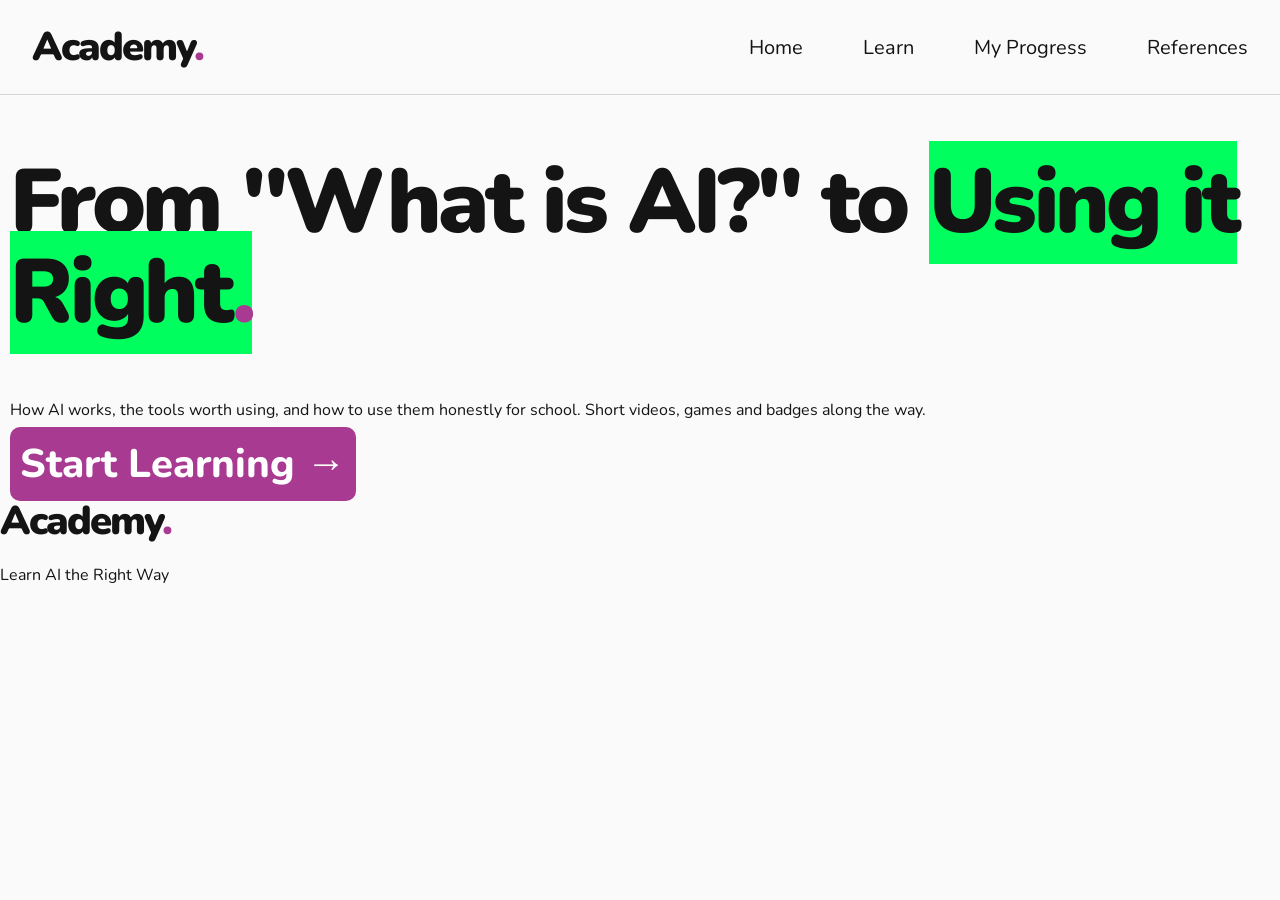
==== index.html @ e535d5cc "various style changes" ====
<!DOCTYPE html>
<html lang="en">
    <head>
        <meta charset="utf-8">
        <meta name="viewport" content="width=device-width, initial-scale=1">
        <title>Academy - Home</title>
        <link rel="stylesheet" href="css/style.css">
    </head>

    <body>
        <header>
            <a class="logo" href="index.html">Academy<span class="dot">.</span></a>
            <nav>
                <a href="index.html">Home</a>
                <a href="learn.html">Learn</a>
                <a href="progress.html">My Progress</a>
                <a href="references.html">References</a>
            </nav>
        </header>

        <main>
            <h1>From "What is AI?" to <span class="right">Using it Right<span class="dot">.</span></span></h1>
            <p>How AI works, the tools worth using, and how to use them honestly for school. Short videos, games and badges along the way.</p>
            <a class="button" href="learn.html">Start Learning →</a>
        </main>

        <footer>
            <a class="logo" href="index.html">Academy<span class="dot">.</span></a>
            <p>Learn AI the Right Way</p>
        </footer>
    </body>
</html>
---- css/style.css ----
@import url('https://fonts.googleapis.com/css2?family=Nunito:ital,wght@0,200..1000;1,200..1000&display=swap');

:root {
    --brand: #a83a92;
    --green: #00ff5e;
    --ink: #141414;
    --paper: #fafafa;
    --blue: #cfe2f3;
}

body {
    font-family: "Nunito", sans-serif;
    background-color: var(--paper);
    color: var(--ink);
    margin: 0;
}

header{
    display: flex;
    justify-content: space-between;
    align-items: center;
    padding: 20px 32px;
    border-bottom: 1px solid #d5d8d2;
}

.logo {
    font-weight: 900;
    text-decoration:none;
    color: var(--ink);
    letter-spacing: -0.05em;
    font-size: 40px;
}
.dot {
    color: var(--brand);
}
nav {
    display: flex;
    gap: 60px;
}
nav a{
    text-decoration: none;
    color: var(--ink);
    font-size: 20px;
}
nav:hover {
    color: var(--ink);
    text-decoration: underline var(--brand);
}

main {
    padding: 3px 10px;
}
h1 {
    font-weight: 1000;
    text-decoration:none;
    color: var(--ink);
    letter-spacing: -0.04em;
    font-size: 90px;
    text-align: left;
    line-height:1;
}
.right {
    background-color: var(--green);
}

.button {
    background-color: var(--brand);
    text-decoration: none;
    color: white;
    padding: 10px;
    font-weight: 800;
    border-radius: 10px;
    font-size: 40px;
}
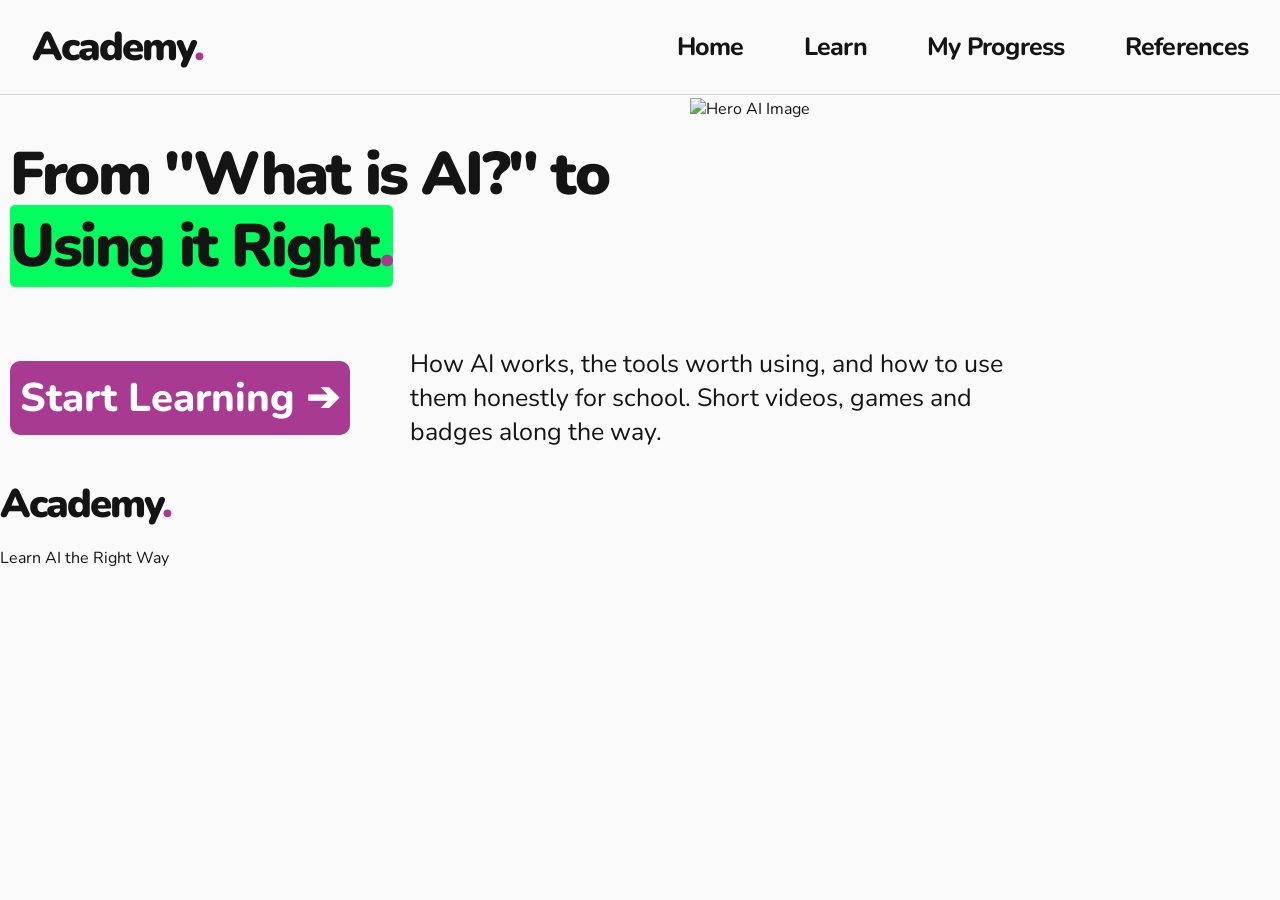
==== commit f6215d32: "Fix Nav sizing and styling" ====
--- a/index.html
+++ b/index.html
@@ -19,9 +19,17 @@
         </header>
 
         <main>
-            <h1>From "What is AI?" to <span class="right">Using it Right<span class="dot">.</span></span></h1>
-            <p>How AI works, the tools worth using, and how to use them honestly for school. Short videos, games and badges along the way.</p>
-            <a class="button" href="learn.html">Start Learning →</a>
+            <div class="hero">
+                <div class="headline">
+                    <h1 class="motto">From "What is AI?" to <span class="right">Using it Right<span class="dot">.</span></span></h1>
+                    <img src="assets/hero_image.png" alt="Hero AI Image">
+                </div>
+                <div class="cta-text">
+                    <a class="button" href="learn.html">Start Learning ➔ </a> 
+                    <p class="secondarymotto">How AI works, the tools worth using, and how to use them honestly for school. Short videos, games and badges along the way.</p>
+                </div>
+            </div>
+            
         </main>
 
         <footer>
--- a/css/style.css
+++ b/css/style.css
@@ -36,13 +36,16 @@
 nav {
     display: flex;
     gap: 60px;
+    
 }
 nav a{
     text-decoration: none;
     color: var(--ink);
-    font-size: 20px;
+    font-size: 25px;
+    font-weight: 750;
+    letter-spacing: -0.03em;
 }
-nav:hover {
+nav a:hover {
     color: var(--ink);
     text-decoration: underline var(--brand);
 }
@@ -50,17 +53,38 @@
 main {
     padding: 3px 10px;
 }
-h1 {
+.motto {
     font-weight: 1000;
     text-decoration:none;
     color: var(--ink);
     letter-spacing: -0.04em;
-    font-size: 90px;
+    font-size: 60px;
     text-align: left;
-    line-height:1;
+    line-height:1.2;
+    width: 50%
+}
+.cta-text {
+    display: flex;
+    gap: 60px;
+    align-items: center;
+}
+.headline {
+    display: flex;
+    gap: 50px;
+}
+
+.headline img {
+    width:30%;
+}
+
+.secondarymotto {
+    font-size: 25px;
+    width: 50%;
+    display: inline-block;
 }
 .right {
     background-color: var(--green);
+    border-radius: 5px;
 }
 
 .button {
@@ -71,4 +95,5 @@
     font-weight: 800;
     border-radius: 10px;
     font-size: 40px;
+    display: inline-block;
 }
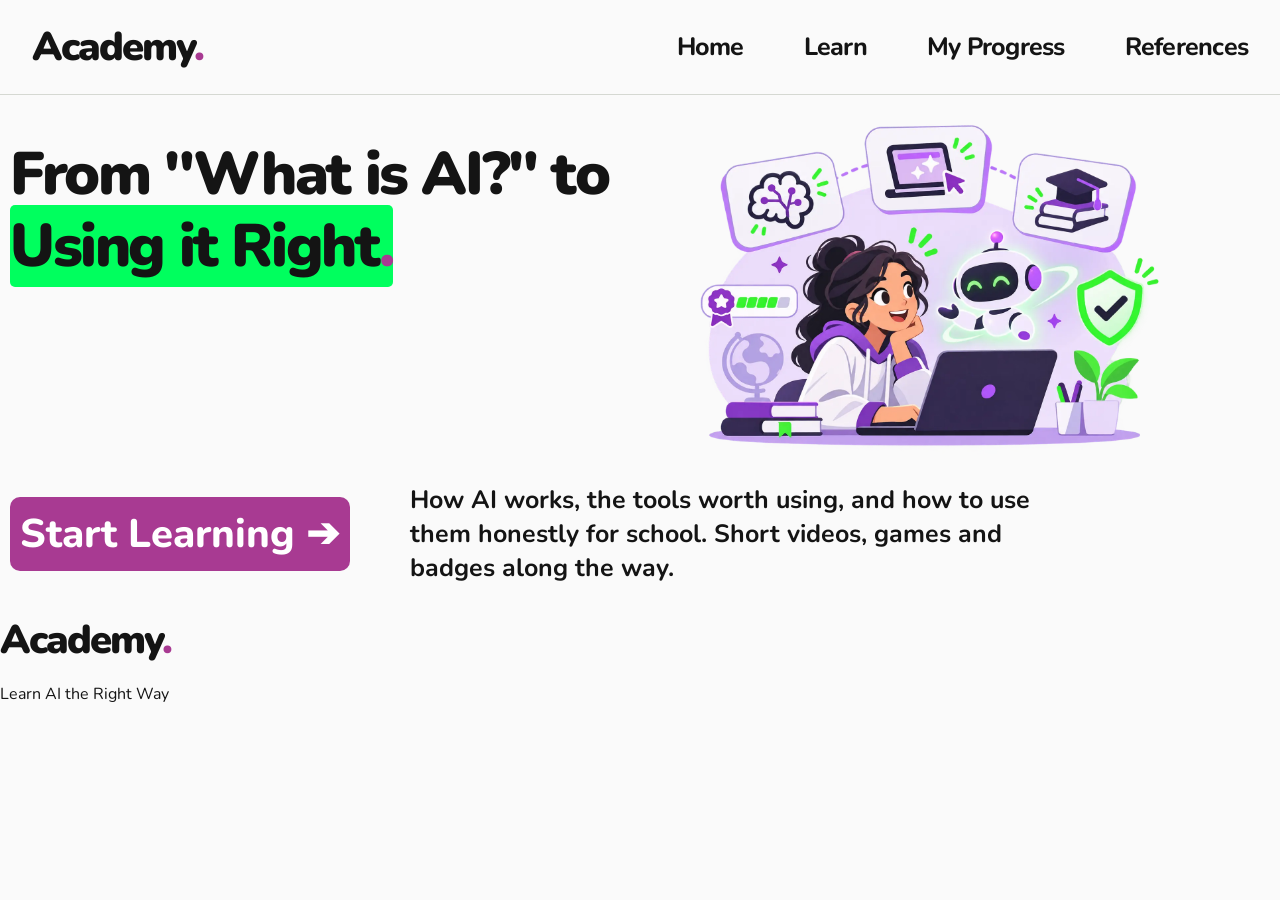
==== commit 184e7811: "Webp for faster load times" ====
--- a/index.html
+++ b/index.html
@@ -22,7 +22,7 @@
             <div class="hero">
                 <div class="headline">
                     <h1 class="motto">From "What is AI?" to <span class="right">Using it Right<span class="dot">.</span></span></h1>
-                    <img src="assets/hero_image.png" alt="Hero AI Image">
+                    <img src="assets/hero_image.webp" alt="Hero AI Image">
                 </div>
                 <div class="cta-text">
                     <a class="button" href="learn.html">Start Learning ➔ </a> 
--- a/css/style.css
+++ b/css/style.css
@@ -74,13 +74,15 @@
 }
 
 .headline img {
-    width:30%;
+    width:30em;
+    height: auto;
 }
 
 .secondarymotto {
     font-size: 25px;
     width: 50%;
     display: inline-block;
+    font-weight: 700;
 }
 .right {
     background-color: var(--green);
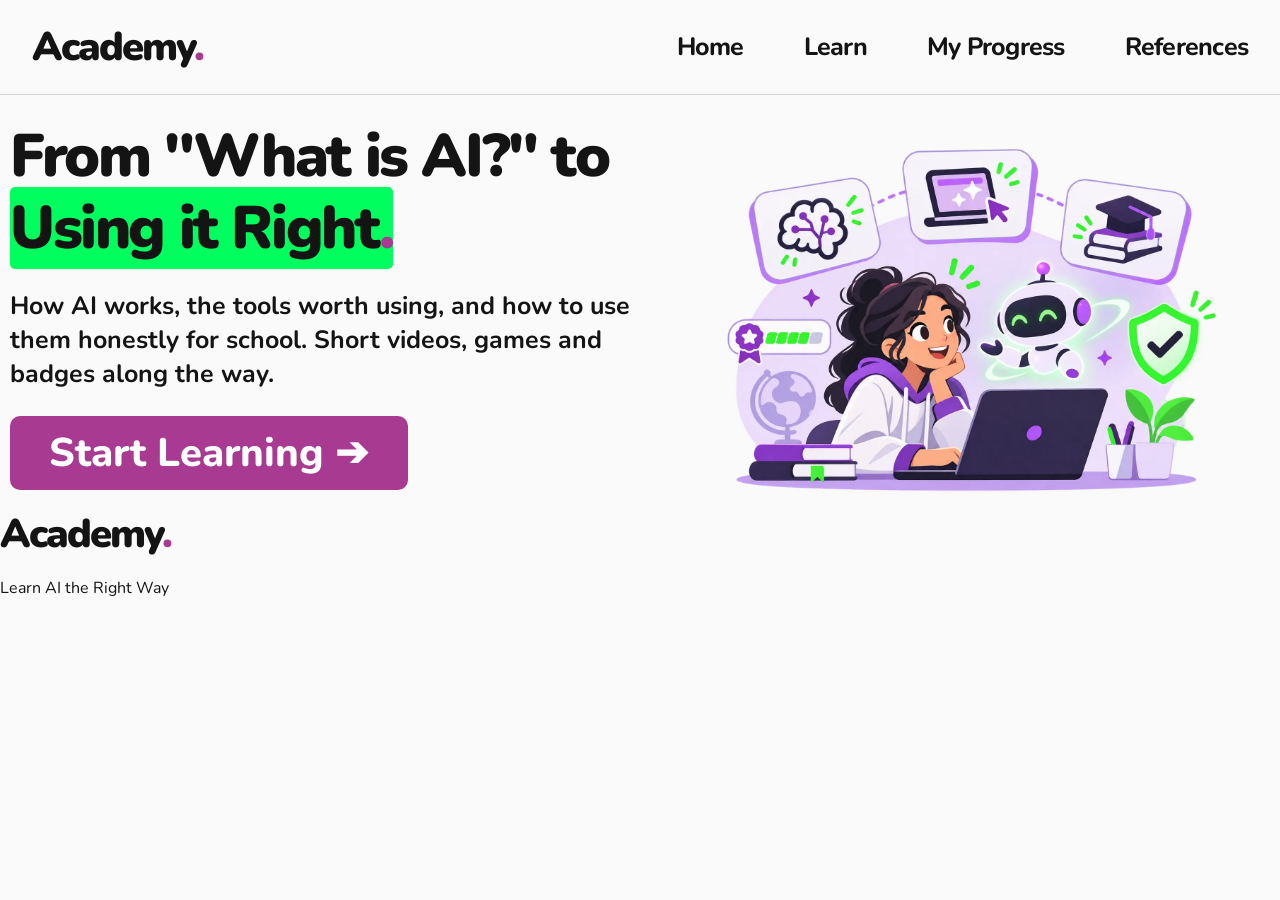
==== commit 7642e75d: "Hero Overhaul" ====
--- a/index.html
+++ b/index.html
@@ -17,17 +17,19 @@
                 <a href="references.html">References</a>
             </nav>
         </header>
-
+        <br>
         <main>
             <div class="hero">
                 <div class="headline">
-                    <h1 class="motto">From "What is AI?" to <span class="right">Using it Right<span class="dot">.</span></span></h1>
+                    <div class="cta">
+                        <span class="motto">From "What is AI?" to <span class="right">Using it Right<span class="dot">.</span></span></span>
+                        <p class="secondarymotto">How AI works, the tools worth using, and how to use them honestly for school. Short videos, games and badges along the way.</p>
+                        <a class="button" href="learn.html">Start Learning ➔ </a>
+                    </div>
                     <img src="assets/hero_image.webp" alt="Hero AI Image">
                 </div>
-                <div class="cta-text">
-                    <a class="button" href="learn.html">Start Learning ➔ </a> 
-                    <p class="secondarymotto">How AI works, the tools worth using, and how to use them honestly for school. Short videos, games and badges along the way.</p>
-                </div>
+                
+                
             </div>
             
         </main>
--- a/css/style.css
+++ b/css/style.css
@@ -61,26 +61,23 @@
     font-size: 60px;
     text-align: left;
     line-height:1.2;
-    width: 50%
+    width: 100%
 }
-.cta-text {
-    display: flex;
-    gap: 60px;
-    align-items: center;
-}
+
 .headline {
     display: flex;
-    gap: 50px;
+    gap: 6%
 }
 
+
 .headline img {
-    width:30em;
+    width:32em;
     height: auto;
 }
 
 .secondarymotto {
     font-size: 25px;
-    width: 50%;
+    width: 100%;
     display: inline-block;
     font-weight: 700;
 }
@@ -98,4 +95,10 @@
     border-radius: 10px;
     font-size: 40px;
     display: inline-block;
+    width: 60%;
+    text-align: center;
 }
+
+.cta {
+    width: 50%;
+}
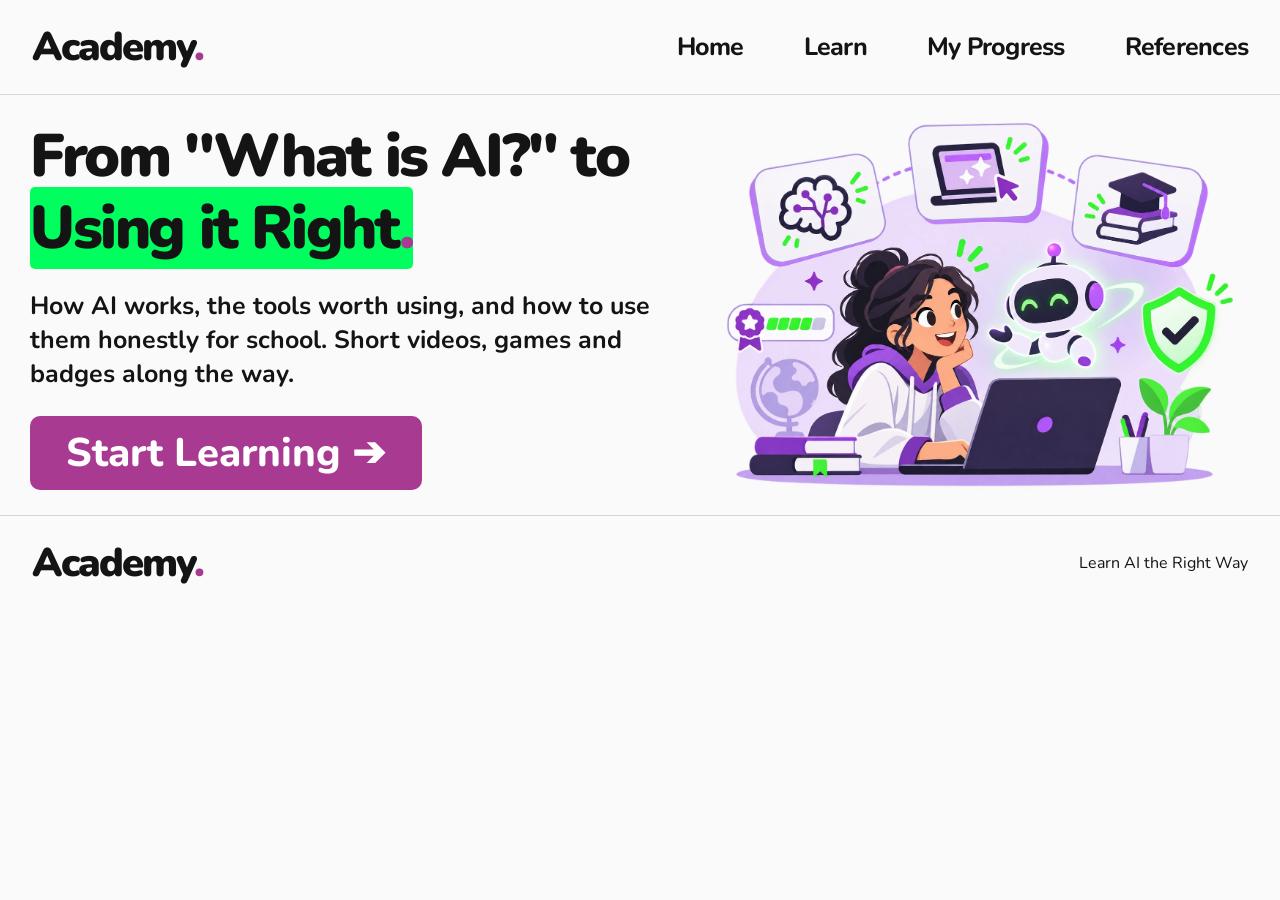
==== commit a8304df2: "Footer fix, image with less whitespace" ====
--- a/index.html
+++ b/index.html
@@ -28,12 +28,9 @@
                     </div>
                     <img src="assets/hero_image.webp" alt="Hero AI Image">
                 </div>
-                
-                
             </div>
-            
         </main>
-
+        <br>
         <footer>
             <a class="logo" href="index.html">Academy<span class="dot">.</span></a>
             <p>Learn AI the Right Way</p>
--- a/css/style.css
+++ b/css/style.css
@@ -102,3 +102,15 @@
 .cta {
     width: 50%;
 }
+
+.hero {
+    padding: 0px 0px 0px 20px;
+}
+
+footer {
+    border-top: 1px solid #d5d8d2;
+    display: flex;
+    justify-content: space-between;
+    align-items: center;
+    padding: 20px 32px;
+}
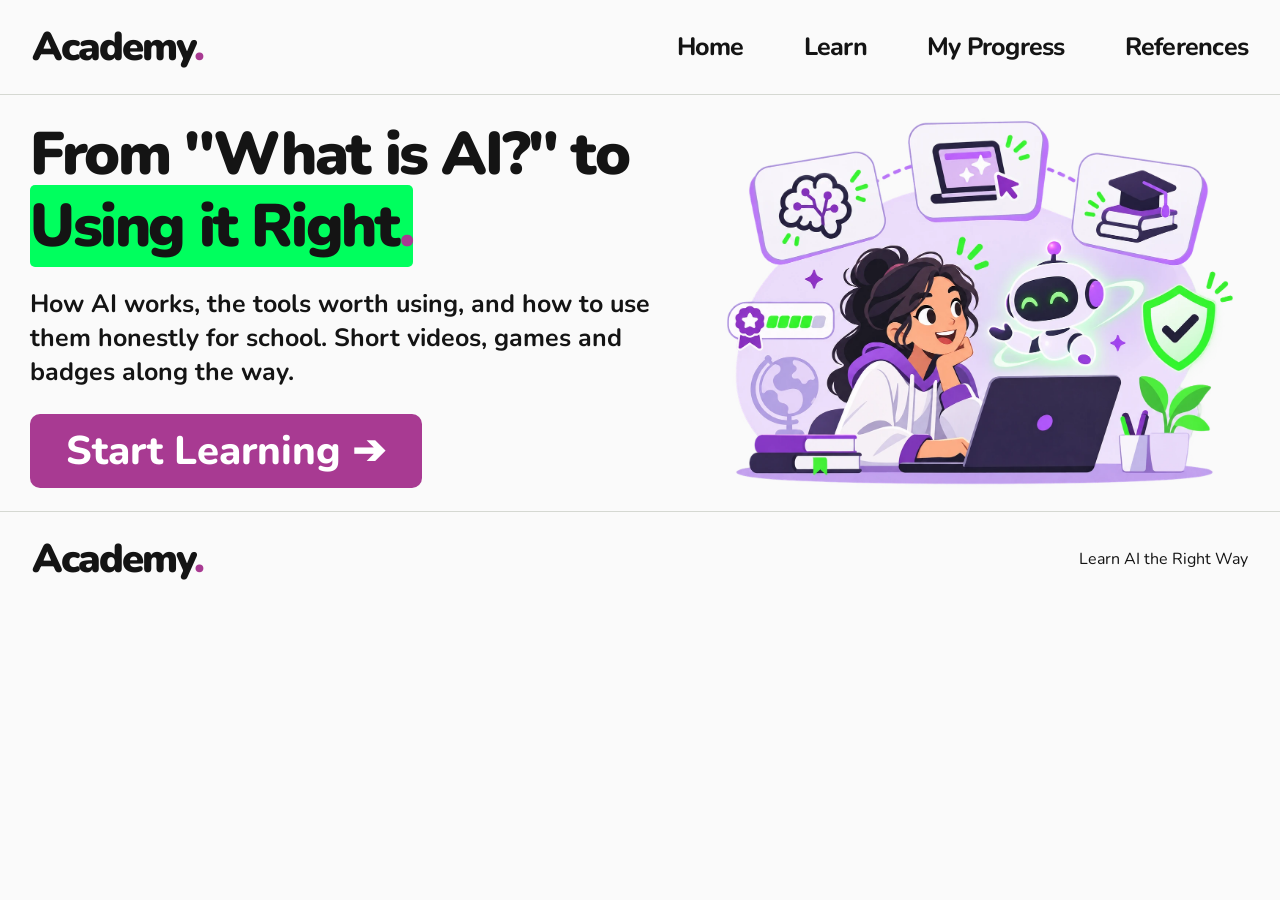
==== commit 6c642ef9: "Switched to h1 tag for accessability and margin rather than br" ====
--- a/index.html
+++ b/index.html
@@ -9,31 +9,37 @@
 
     <body>
         <header>
-            <a class="logo" href="index.html">Academy<span class="dot">.</span></a>
-            <nav>
-                <a href="index.html">Home</a>
-                <a href="learn.html">Learn</a>
-                <a href="progress.html">My Progress</a>
-                <a href="references.html">References</a>
-            </nav>
+            <div class="wrapper">
+                <a class="logo" href="index.html">Academy<span class="dot">.</span></a>
+                <nav>
+                    <a href="index.html">Home</a>
+                    <a href="learn.html">Learn</a>
+                    <a href="progress.html">My Progress</a>
+                    <a href="references.html">References</a>
+                </nav>
+            </div>
         </header>
-        <br>
-        <main>
-            <div class="hero">
-                <div class="headline">
-                    <div class="cta">
-                        <span class="motto">From "What is AI?" to <span class="right">Using it Right<span class="dot">.</span></span></span>
-                        <p class="secondarymotto">How AI works, the tools worth using, and how to use them honestly for school. Short videos, games and badges along the way.</p>
-                        <a class="button" href="learn.html">Start Learning ➔ </a>
+    
+        <div class="wrapper">
+            <main>
+                <div class="hero">
+                    <div class="headline">
+                        <div class="cta">
+                            <h1 class="motto">From "What is AI?" to <span class="right">Using it Right<span class="dot">.</span></span></h1>
+                            <p class="secondarymotto">How AI works, the tools worth using, and how to use them honestly for school. Short videos, games and badges along the way.</p>
+                            <a class="button" href="learn.html">Start Learning <span class="arrow">➔</span></a>
+                        </div>
+                        <img src="assets/hero_image.webp" alt="Hero AI Image">
                     </div>
-                    <img src="assets/hero_image.webp" alt="Hero AI Image">
                 </div>
+            </main>
+        </div>
+    
+        <footer>
+            <div class="wrapper">
+                <a class="logo" href="index.html">Academy<span class="dot">.</span></a>
+                <p>Learn AI the Right Way</p>
             </div>
-        </main>
-        <br>
-        <footer>
-            <a class="logo" href="index.html">Academy<span class="dot">.</span></a>
-            <p>Learn AI the Right Way</p>
         </footer>
     </body>
 </html>
--- a/css/style.css
+++ b/css/style.css
@@ -7,7 +7,9 @@
     --paper: #fafafa;
     --blue: #cfe2f3;
 }
-
+main {
+    margin: 20px 0px;
+}
 body {
     font-family: "Nunito", sans-serif;
     background-color: var(--paper);
@@ -15,7 +17,7 @@
     margin: 0;
 }
 
-header{
+header .wrapper{
     display: flex;
     justify-content: space-between;
     align-items: center;
@@ -61,7 +63,8 @@
     font-size: 60px;
     text-align: left;
     line-height:1.2;
-    width: 100%
+    width: 100%;
+    margin: 0;
 }
 
 .headline {
@@ -107,10 +110,11 @@
     padding: 0px 0px 0px 20px;
 }
 
-footer {
+footer .wrapper{
     border-top: 1px solid #d5d8d2;
     display: flex;
     justify-content: space-between;
     align-items: center;
     padding: 20px 32px;
-}+}
+
